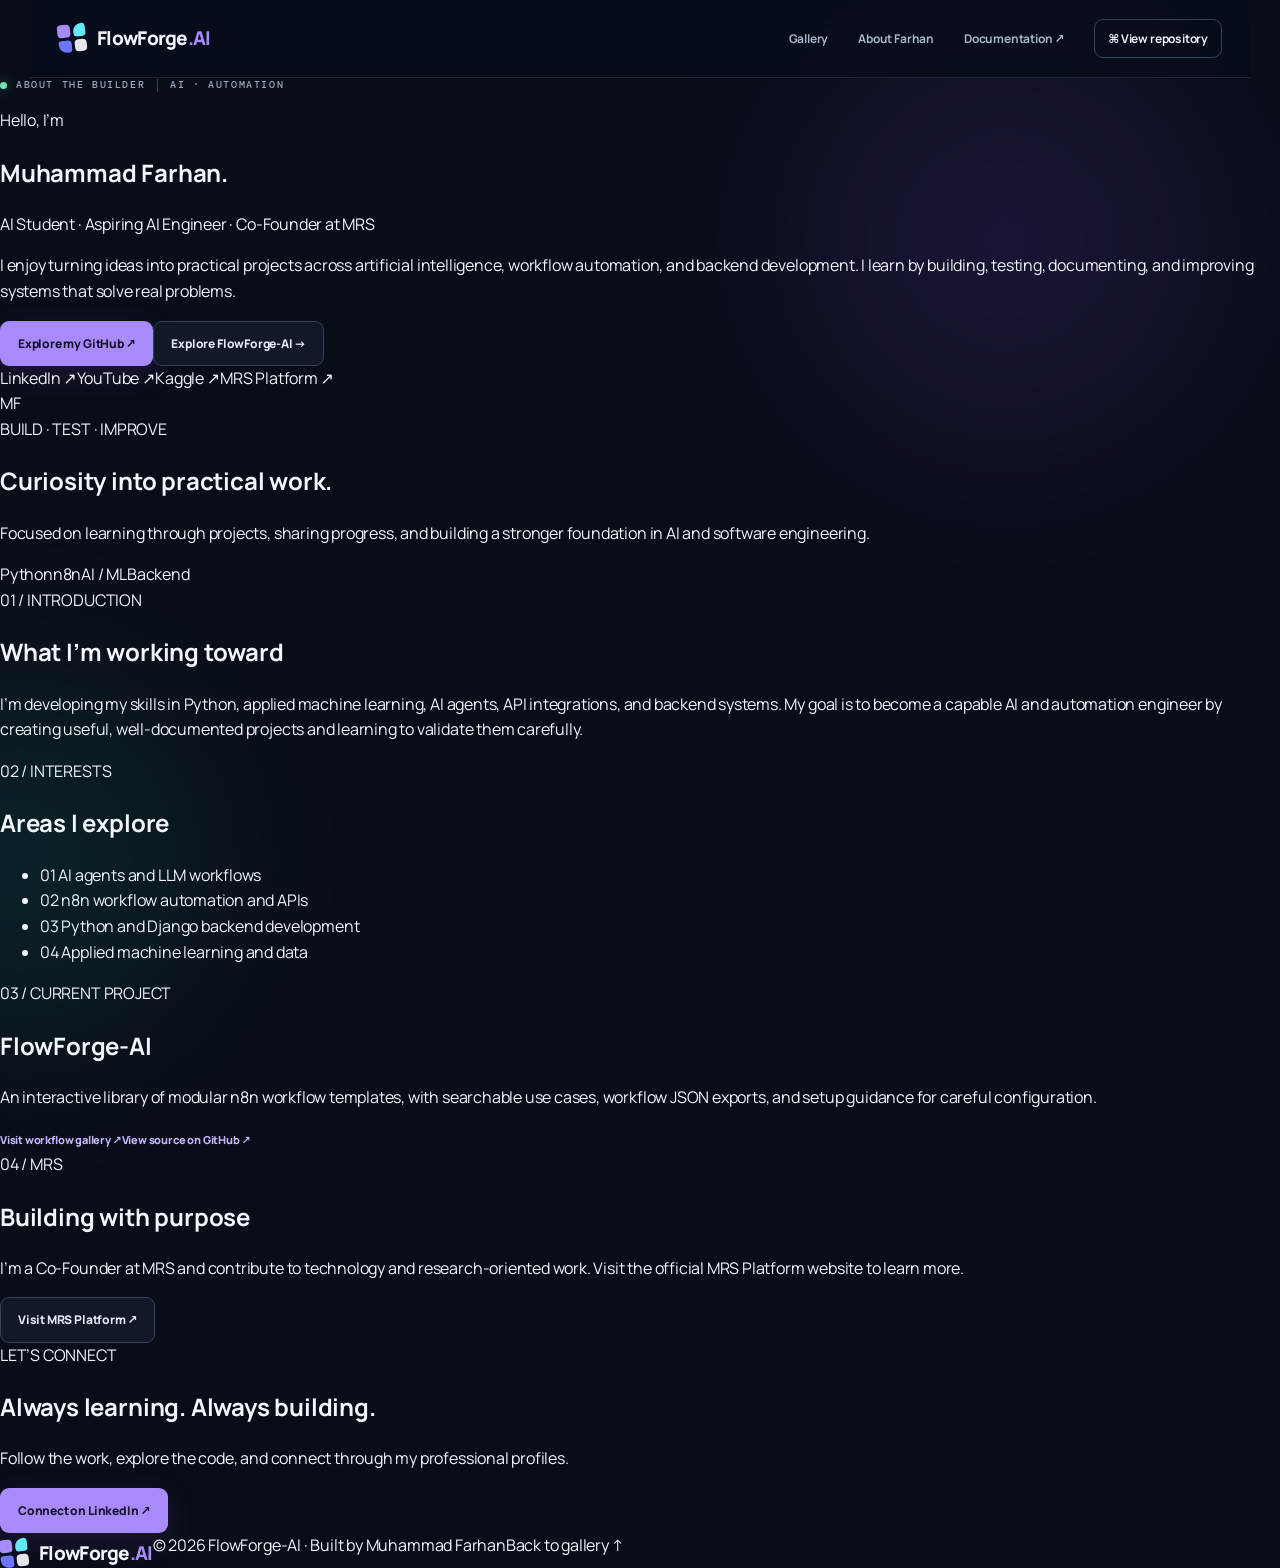
==== site/about.html @ 4069be6a "site: add professional About Farhan page" ====
<!doctype html>
<html lang="en">
<head>
<meta charset="utf-8"><meta name="viewport" content="width=device-width,initial-scale=1"><meta name="theme-color" content="#0b1020">
<meta name="description" content="Meet Muhammad Farhan — AI student, workflow automation builder, and Co-Founder at MRS. Explore projects, interests, and professional links.">
<meta property="og:type" content="profile"><meta property="og:title" content="About Muhammad Farhan — FlowForge-AI"><meta property="og:description" content="AI, automation, Python, backend development, and practical project building."><meta name="color-scheme" content="dark">
<link rel="icon" type="image/svg+xml" href="./favicon.svg"><link rel="preconnect" href="https://fonts.googleapis.com"><link rel="preconnect" href="https://fonts.gstatic.com" crossorigin>
<link href="https://fonts.googleapis.com/css2?family=DM+Mono:wght@400;500&family=Manrope:wght@400;500;600;700;800&display=swap" rel="stylesheet"><link rel="stylesheet" href="./styles.css?v=20261024b"><title>About Muhammad Farhan — FlowForge-AI</title>
</head>
<body id="top" class="about-page">
<a class="skip-link" href="#about-main">Skip to about page</a><div class="ambient ambient-one" aria-hidden="true"></div><div class="ambient ambient-two" aria-hidden="true"></div>
<header class="topbar"><a class="brand" href="./" aria-label="FlowForge-AI home"><span class="brand-mark" aria-hidden="true"><span></span><span></span><span></span><span></span></span><span>FlowForge<span class="brand-accent">.AI</span></span></a>
<nav class="top-links" aria-label="Main navigation"><a href="./#gallery">Gallery</a><a class="active-link" href="./about.html" aria-current="page">About Farhan</a><a href="https://github.com/Farhanillahiclass/FlowForge-AI/blob/main/README.md" target="_blank" rel="noreferrer">Documentation ↗</a><a class="github-link" href="https://github.com/Farhanillahiclass/FlowForge-AI" target="_blank" rel="noreferrer">⌘ View repository</a></nav></header>
<main id="about-main" class="about-main">
<section class="about-hero" aria-labelledby="about-title"><div class="about-hero-copy"><div class="eyebrow"><span class="status-dot"></span> ABOUT THE BUILDER <span class="eyebrow-divider"></span> AI · AUTOMATION</div><p class="about-kicker">Hello, I’m</p><h1 id="about-title">Muhammad <span>Farhan.</span></h1><p class="about-role">AI Student · Aspiring AI Engineer · Co-Founder at MRS</p><p class="about-lead">I enjoy turning ideas into practical projects across artificial intelligence, workflow automation, and backend development. I learn by building, testing, documenting, and improving systems that solve real problems.</p>
<div class="about-actions"><a class="button button-primary" href="https://github.com/Farhanillahiclass" target="_blank" rel="noreferrer">Explore my GitHub ↗</a><a class="button button-secondary" href="./#gallery">Explore FlowForge-AI →</a></div>
<div class="about-socials" aria-label="Professional and project links"><a href="https://www.linkedin.com/in/muhammadfarhanmrs/" target="_blank" rel="noreferrer">LinkedIn ↗</a><a href="https://www.youtube.com/@FarhanMRSDeveloper" target="_blank" rel="noreferrer">YouTube ↗</a><a href="https://www.kaggle.com/muhammadfarhanmrs" target="_blank" rel="noreferrer">Kaggle ↗</a><a href="https://mrsplatform.tech/" target="_blank" rel="noreferrer">MRS Platform ↗</a></div></div>
<aside class="about-monogram-card" aria-label="Profile overview"><div class="about-monogram">MF</div><span class="about-card-label">BUILD · TEST · IMPROVE</span><h2>Curiosity into practical work.</h2><p>Focused on learning through projects, sharing progress, and building a stronger foundation in AI and software engineering.</p><div class="about-tags"><span>Python</span><span>n8n</span><span>AI / ML</span><span>Backend</span></div></aside></section>
<section class="about-content-grid" aria-label="Profile details">
<article class="about-panel about-wide"><div class="about-section-label">01 / INTRODUCTION</div><h2>What I’m working toward</h2><p>I’m developing my skills in Python, applied machine learning, AI agents, API integrations, and backend systems. My goal is to become a capable AI and automation engineer by creating useful, well-documented projects and learning to validate them carefully.</p></article>
<article class="about-panel"><div class="about-section-label">02 / INTERESTS</div><h2>Areas I explore</h2><ul class="about-list"><li><span>01</span> AI agents and LLM workflows</li><li><span>02</span> n8n workflow automation and APIs</li><li><span>03</span> Python and Django backend development</li><li><span>04</span> Applied machine learning and data</li></ul></article>
<article class="about-panel"><div class="about-section-label">03 / CURRENT PROJECT</div><h2>FlowForge-AI</h2><p>An interactive library of modular n8n workflow templates, with searchable use cases, workflow JSON exports, and setup guidance for careful configuration.</p><a class="text-link" href="./#gallery">Visit workflow gallery ↗</a><a class="text-link" href="https://github.com/Farhanillahiclass/FlowForge-AI" target="_blank" rel="noreferrer">View source on GitHub ↗</a></article>
<article class="about-panel about-wide about-mrs-panel"><div class="about-section-label">04 / MRS</div><div><h2>Building with purpose</h2><p>I’m a Co-Founder at MRS and contribute to technology and research-oriented work. Visit the official MRS Platform website to learn more.</p><a class="button button-secondary" href="https://mrsplatform.tech/" target="_blank" rel="noreferrer">Visit MRS Platform ↗</a></div></article></section>
<section class="about-bottom-cta"><div><span class="about-section-label">LET’S CONNECT</span><h2>Always learning. Always building.</h2><p>Follow the work, explore the code, and connect through my professional profiles.</p></div><a class="button button-primary" href="https://www.linkedin.com/in/muhammadfarhanmrs/" target="_blank" rel="noreferrer">Connect on LinkedIn ↗</a></section>
</main><footer class="about-footer"><a class="brand" href="./"><span class="brand-mark" aria-hidden="true"><span></span><span></span><span></span><span></span></span><span>FlowForge<span class="brand-accent">.AI</span></span></a><span>© 2026 FlowForge-AI · Built by Muhammad Farhan</span><a href="./#top">Back to gallery ↑</a></footer>
</body></html>
---- site/styles.css ----
[hidden]{display:none!important}.skip-link{position:absolute;left:12px;top:-60px;z-index:20;padding:10px 14px;background:#c4b5fd;color:#17112b;border-radius:8px;font-weight:800;font-size:12px}.skip-link:focus{top:12px}a:focus-visible,button:focus-visible,input:focus-visible,select:focus-visible{outline:2px solid #c4b5fd;outline-offset:3px}:root{color-scheme:dark;--bg:#090d18;--panel:#101727;--panel-2:#131d30;--line:#243047;--text:#f3f6fc;--muted:#9ba8bd;--soft:#64748b;--purple:#a78bfa;--cyan:#67e8f9;--green:#8de3bc;--orange:#f8b86b;--radius:18px}*{box-sizing:border-box}html{scroll-behavior:smooth;scroll-padding-top:90px}body{margin:0;background:var(--bg);color:var(--text);font-family:Manrope,system-ui,-apple-system,BlinkMacSystemFont,"Segoe UI",sans-serif;line-height:1.6;overflow-x:hidden}a{color:inherit;text-decoration:none}button,input,select{font:inherit}.ambient{position:absolute;pointer-events:none;filter:blur(95px);opacity:.12;border-radius:50%;z-index:-1}.ambient-one{width:420px;height:420px;right:5%;top:30px;background:#7854ff}.ambient-two{width:360px;height:360px;left:-160px;top:680px;background:#14b8a6}.topbar{height:78px;max-width:1220px;margin:auto;padding:0 28px;display:flex;align-items:center;justify-content:space-between;border-bottom:1px solid rgba(148,163,184,.12)}.brand{display:inline-flex;align-items:center;gap:11px;font-size:19px;font-weight:800;letter-spacing:-.7px}.brand-accent{color:var(--purple)}.brand-mark{width:28px;height:28px;display:grid;grid-template-columns:repeat(2,1fr);gap:3px;transform:rotate(-7deg)}.brand-mark span{border-radius:4px;background:var(--purple)}.brand-mark span:nth-child(2){background:var(--cyan);border-radius:8px 3px 3px 3px}.brand-mark span:nth-child(3){background:#6b77ff;border-radius:3px 3px 3px 8px}.brand-mark span:nth-child(4){background:#e5e7eb}.top-links{display:flex;align-items:center;gap:30px;color:#aab5c8;font-size:12px;font-weight:700}.top-links a:hover,.text-link:hover,.footer a:hover{color:#fff}.top-links a span{color:var(--purple)}.github-link{display:flex;align-items:center;gap:9px;border:1px solid #344158;border-radius:9px;padding:9px 13px;color:#eef2fb!important}.github-link svg{width:16px;height:16px;fill:currentColor}.hero{max-width:1164px;margin:0 auto;padding:78px 24px 52px;min-height:470px;display:grid;grid-template-columns:1.05fr .95fr;gap:35px;align-items:center}.hero-copy{position:relative;z-index:1}.eyebrow{font:500 10px/1.4 "DM Mono",monospace;letter-spacing:1.6px;color:#9ca8be;display:flex;align-items:center;gap:9px}.status-dot,.pulse-ring{width:7px;height:7px;border-radius:50%;background:#70e4b3;box-shadow:0 0 13px #70e4b388}.eyebrow-divider{height:13px;width:1px;background:#364258;margin:0 3px}.hero h1{font-size:clamp(36px,4.5vw,58px);line-height:1.13;letter-spacing:-2.8px;margin:22px 0 17px;font-weight:800}.hero h1 span{color:var(--purple)}.hero-description{max-width:535px;color:#aab5c8;font-size:14px;line-height:1.9;margin:0}.hero-actions{display:flex;gap:12px;flex-wrap:wrap;margin-top:28px}.button{display:inline-flex;justify-content:center;align-items:center;gap:12px;padding:12px 17px;border-radius:9px;font-size:12px;font-weight:800;border:1px solid transparent;cursor:pointer;transition:transform .18s ease,border-color .18s ease,background .18s ease}.button:hover{transform:translateY(-2px)}.button-primary{background:var(--purple);color:#17112b;box-shadow:0 8px 30px #8b5cf626}.button-primary:hover{background:#c4b5fd}.button-secondary{border-color:#344158;color:#e2e8f4;background:#111827}.button-secondary:hover{border-color:#66748d;background:#172033}.hero-meta{margin-top:26px;display:flex;align-items:center;gap:9px;color:#7e8ba2;font-size:10px}.meta-icon{color:var(--cyan);font-size:17px}.hero-art{height:355px;position:relative;overflow:hidden;border:1px solid #263148;border-radius:22px;background:radial-gradient(ellipse at center,#19213b 0%,#0d1424 57%,#0b101d 100%);isolation:isolate}.art-grid{position:absolute;inset:0;background-image:linear-gradient(#7b8eb312 1px,transparent 1px),linear-gradient(90deg,#7b8eb312 1px,transparent 1px);background-size:31px 31px;mask-image:radial-gradient(ellipse at center,#000 5%,transparent 80%)}.orbit{position:absolute;border:1px solid #7180aa20;border-radius:50%;left:50%;top:50%;transform:translate(-50%,-50%) rotate(-23deg)}.orbit-a{width:290px;height:170px}.orbit-b{width:380px;height:240px;transform:translate(-50%,-50%) rotate(32deg)}.connectors{position:absolute;inset:0;width:100%;height:100%;stroke:#6b74b7;stroke-width:1.2;stroke-dasharray:4 6;opacity:.75}.connectors circle{fill:var(--cyan);stroke:none}.node{position:absolute;display:flex;align-items:center;gap:10px;border:1px solid #35425c;background:#111b2c;border-radius:12px;padding:12px 13px;box-shadow:0 15px 45px #0004;z-index:2}.node b{display:block;font-size:10px;letter-spacing:.1px}.node small{display:block;color:#8b9ab2;font:8px "DM Mono",monospace;margin-top:3px;letter-spacing:.7px}.node-main{left:50%;top:50%;transform:translate(-50%,-50%);width:154px;height:89px;flex-direction:column;justify-content:center;gap:5px;border-color:#6655a7;background:linear-gradient(145deg,#222142,#131b30);box-shadow:0 0 45px #8b5cf628}.node-main b{font-size:12px}.node-glyph{font-size:24px;color:var(--purple);line-height:1}.node-one{left:5%;top:17%}.node-two{right:4%;top:19%}.node-three{left:7%;bottom:12%}.mini-icon{width:25px;height:25px;border-radius:7px;display:grid;place-items:center;font-size:14px;font-weight:800}.mini-icon.purple{color:#d7ccff;background:#8b5cf626}.mini-icon.cyan{color:var(--cyan);background:#22d3ee19}.mini-icon.orange{color:var(--orange);background:#fb923c1c}.art-caption{position:absolute;right:16px;bottom:15px;display:flex;align-items:center;gap:8px;color:#7f8ba3;font:8px "DM Mono",monospace;letter-spacing:1px}.pulse-ring{width:5px;height:5px}.stats-row{max-width:1116px;margin:0 auto 20px;border-top:1px solid #263047;border-bottom:1px solid #263047;display:grid;grid-template-columns:repeat(4,1fr);padding:23px 0}.stat{padding:0 28px;border-right:1px solid #263047;display:flex;align-items:center;gap:12px}.stat:first-child{padding-left:12px}.stat:last-child{border:0}.stat strong{font-size:27px;letter-spacing:-1px}.stat span{font-size:10px;color:#9ba8bd;line-height:1.5}.stat-note{gap:10px}.stat-note small{color:#64748b;font-size:9px}.stat-note-icon{width:32px;height:32px;border:1px solid #33425b;border-radius:9px;display:grid;place-items:center;color:var(--cyan);font-size:16px}.gallery-section{max-width:1164px;margin:0 auto;padding:78px 24px 65px}.section-heading{display:flex;justify-content:space-between;gap:25px;align-items:flex-end}.section-heading h2{font-size:clamp(27px,3vw,38px);line-height:1.2;letter-spacing:-1.6px;margin:12px 0 8px}.heading-period{color:var(--purple)}.section-heading p{margin:0;color:#8f9cb1;font-size:12px}.text-link{font-size:11px;font-weight:800;color:#c3b6ff;white-space:nowrap;padding-bottom:4px}.toolbar{display:flex;gap:14px;margin-top:32px}.search-box{height:48px;display:flex;align-items:center;gap:12px;padding:0 14px;background:#101727;border:1px solid #2a354b;border-radius:10px;flex:1;min-width:0;transition:border-color .2s}.search-box:focus-within{border-color:#9c83ed;box-shadow:0 0 0 3px #a78bfa12}.search-box svg{width:17px;height:17px;stroke:#8593aa;stroke-width:1.8;fill:none;flex-shrink:0}.search-box input{background:transparent;border:0;outline:0;color:#f3f6fc;width:100%;font-size:12px;min-width:0}.search-box input::placeholder{color:#718098}.search-box kbd{font:10px "DM Mono",monospace;color:#7c8aa1;border:1px solid #344158;border-radius:4px;padding:2px 6px}.sort-control{display:flex;align-items:center;gap:9px;padding:0 12px;border:1px solid #2a354b;border-radius:10px;background:#101727;color:#8e9bb0;font-size:10px}.sort-control select{border:0;outline:0;background:transparent;color:#e4e9f3;font-size:11px;cursor:pointer;padding:13px 0}.sort-control option{background:#101727}.filters{display:flex;gap:8px;flex-wrap:wrap;margin-top:16px}.filter-chip{display:flex;align-items:center;gap:8px;border:1px solid #2b354b;border-radius:7px;background:transparent;color:#98a5ba;padding:8px 12px;font-size:10px;font-weight:700;cursor:pointer;transition:all .18s}.filter-chip:hover{border-color:#6e5aa5;color:#e5deff}.filter-chip.is-active{background:#8b5cf61b;border-color:#8b5cf67a;color:#e3d9ff}.filter-chip span{border-radius:4px;padding:1px 5px;background:#ffffff0d;font:9px "DM Mono",monospace;color:#a6b1c4}.results-line{display:flex;justify-content:space-between;align-items:center;color:#8290a7;font-size:10px;margin:23px 0 13px}.clear-button{border:0;background:transparent;color:#c4b5fd;font-size:10px;cursor:pointer}.workflow-grid{display:grid;grid-template-columns:repeat(3,minmax(0,1fr));gap:13px}.workflow-card{min-width:0;position:relative;padding:18px 17px 15px;border:1px solid #263249;border-radius:13px;background:linear-gradient(145deg,#111a2b,#0e1523);display:flex;flex-direction:column;min-height:228px;transition:transform .18s ease,border-color .18s ease,background .18s ease;animation:card-in .35s both}.workflow-card:hover{transform:translateY(-3px);border-color:#55517d;background:linear-gradient(145deg,#151e32,#101827)}.card-top{display:flex;align-items:center;justify-content:space-between;gap:8px;margin-bottom:16px}.workflow-number{font:10px "DM Mono",monospace;color:#8492a9;letter-spacing:.5px}.category-label{font-size:8px;color:#c5b8ff;background:#a78bfa13;border:1px solid #a78bfa2b;border-radius:5px;padding:4px 7px;white-space:nowrap}.workflow-card[data-family="Productivity & Support"] .category-label{color:#92e9ef;background:#67e8f910;border-color:#67e8f927}.workflow-card[data-family="Content & Marketing"] .category-label{color:#f6c88f;background:#f8b86b10;border-color:#f8b86b27}.workflow-card[data-family="Operations & Reliability"] .category-label{color:#94e5bb;background:#8de3bc10;border-color:#8de3bc27}.card-icon{width:35px;height:35px;border-radius:9px;background:#a78bfa12;border:1px solid #a78bfa27;display:grid;place-items:center;color:#c5b8ff;font-size:17px;margin-bottom:13px}.workflow-card[data-family="Productivity & Support"] .card-icon{color:#8ce9ef;background:#67e8f910;border-color:#67e8f927}.workflow-card[data-family="Content & Marketing"] .card-icon{color:#f8bf7c;background:#f8b86b10;border-color:#f8b86b27}.workflow-card[data-family="Operations & Reliability"] .card-icon{color:#8de3bc;background:#8de3bc10;border-color:#8de3bc27}.workflow-card h3{font-size:13px;line-height:1.45;letter-spacing:-.25px;margin:0 0 7px;font-weight:800}.workflow-card p{font-size:10px;color:#8f9cb1;line-height:1.75;margin:0 0 18px;flex:1}.card-footer{display:flex;align-items:center;gap:8px;padding-top:12px;border-top:1px solid #273249}.card-action{display:inline-flex;align-items:center;gap:6px;font-size:9px;font-weight:800;color:#d6ccff}.card-action:hover{color:#fff}.card-action svg{width:12px;height:12px;stroke:currentColor;stroke-width:1.8;fill:none}.action-divider{height:13px;width:1px;background:#334057}.card-action.secondary{color:#8e9bb0}.empty-state{text-align:center;padding:60px 20px;border:1px dashed #344158;border-radius:14px}.empty-icon{font-size:40px;color:var(--purple)}.empty-state h3{margin:7px 0;font-size:18px}.empty-state p{color:var(--muted);font-size:12px}.load-more-note{display:flex;align-items:center;justify-content:center;gap:15px;color:#67758d;font:9px "DM Mono",monospace;letter-spacing:1px;margin-top:32px}.note-line{height:1px;width:42px;background:#29354a}.safety-callout{max-width:1116px;margin:0 auto 70px;padding:20px 22px;border:1px solid #55482e;border-radius:12px;background:linear-gradient(110deg,#f8b86b0c,#121927 65%);display:flex;align-items:center;gap:15px}.callout-icon{flex-shrink:0;width:30px;height:30px;border-radius:9px;display:grid;place-items:center;background:#f8b86b19;color:var(--orange);font-weight:800}.safety-callout strong{font-size:11px}.safety-callout p{font-size:10px;line-height:1.7;color:#9da9bc;margin:4px 0 0}.safety-callout>a{margin-left:auto;white-space:nowrap;font-size:10px;font-weight:800;color:#f4c98f}.footer{max-width:1164px;margin:0 auto;padding:24px;border-top:1px solid #263047;display:flex;align-items:center;justify-content:space-between;gap:18px;color:#77859c}.footer-brand{font-size:14px;color:#e8edf7}.footer-brand .brand-mark{width:21px;height:21px}.footer p{font-size:10px;margin:0}.footer p a{color:#c4b5fd}.footer-top{font-size:10px;color:#b9c3d3;white-space:nowrap}@keyframes card-in{from{opacity:0;transform:translateY(7px)}to{opacity:1;transform:translateY(0)}}@media(min-width:1400px){.hero{padding-top:95px;padding-bottom:70px}}@media(max-width:980px){.hero{grid-template-columns:1fr .8fr;gap:20px;padding-top:60px}.hero-art{height:310px}.node-one{left:2%;top:14%}.node-two{right:1%;top:18%}.node-three{left:3%;bottom:9%}.node{padding:9px}.stats-row{margin-left:24px;margin-right:24px}.stat{padding:0 15px}.workflow-grid{grid-template-columns:repeat(2,minmax(0,1fr))}.safety-callout{margin-left:24px;margin-right:24px}}@media(max-width:700px){.topbar{height:68px;padding:0 18px}.top-links{gap:14px}.top-links>a:not(.github-link){display:none}.github-link{font-size:0;padding:9px}.github-link svg{width:17px;height:17px}.hero{grid-template-columns:1fr;padding:52px 20px 35px;gap:32px}.hero h1{font-size:clamp(39px,10vw,53px);letter-spacing:-2px}.hero-description{font-size:13px}.hero-art{height:300px}.stats-row{margin:0 20px;grid-template-columns:repeat(2,1fr);padding:15px 0;row-gap:18px}.stat{padding:0 10px;border-right:0}.stat:nth-child(odd){border-right:1px solid #263047}.stat:first-child{padding-left:10px}.stat strong{font-size:24px}.gallery-section{padding:60px 20px 48px}.section-heading{align-items:flex-start;flex-direction:column;gap:14px}.section-heading h2{font-size:31px}.toolbar{flex-direction:column}.sort-control{height:45px;justify-content:space-between}.sort-control select{flex:1;text-align:right}.filters{gap:7px}.filter-chip{padding:8px 10px}.workflow-grid{grid-template-columns:1fr}.workflow-card{min-height:205px;padding:17px}.workflow-card h3{font-size:14px}.workflow-card p{font-size:11px}.safety-callout{margin:0 20px 45px;align-items:flex-start;flex-wrap:wrap;padding:17px}.safety-callout>div:nth-child(2){flex:1;min-width:200px}.safety-callout>a{margin-left:45px}.footer{padding:22px 20px;flex-wrap:wrap}.footer p{order:3;width:100%;line-height:1.8}.footer-top{margin-left:auto}}@media(max-width:380px){.hero-actions{flex-direction:column;align-items:stretch}.hero-art{height:270px}.node{gap:6px;padding:7px}.node b{font-size:9px}.node small{font-size:7px}.node-main{width:135px}.stat{gap:7px}.stat span{font-size:9px}}@media(prefers-reduced-motion:reduce){*,*::before,*::after{scroll-behavior:auto!important;animation-duration:.01ms!important;animation-iteration-count:1!important;transition-duration:.01ms!important}}

/* Product-grade finishing pass */
:root{--page-width:1240px;--surface-raised:rgba(17,25,45,.78);--line-strong:rgba(148,163,184,.2);--text-muted:#9aa9c2}
html{scroll-padding-top:88px}
body{font-feature-settings:"ss01" on,"cv11" on;letter-spacing:-.012em}
.topbar{position:sticky;top:0;z-index:30;backdrop-filter:blur(18px);-webkit-backdrop-filter:blur(18px);background:rgba(8,13,27,.82);border-bottom:1px solid rgba(148,163,184,.14);padding-inline:max(24px,calc((100vw - var(--page-width))/2)}
main{max-width:var(--page-width);margin-inline:auto}
.hero{padding-top:clamp(64px,8vw,108px);padding-bottom:clamp(48px,7vw,88px);gap:clamp(32px,6vw,76px)}
.hero h1{letter-spacing:-.065em;text-wrap:balance}
.hero-description,.section-heading p{max-width:62ch;line-height:1.85;color:var(--text-muted)}
.hero-art{border:1px solid rgba(148,163,184,.16);border-radius:28px;background:linear-gradient(145deg,rgba(20,30,55,.72),rgba(10,16,31,.25));box-shadow:0 28px 90px rgba(0,0,0,.2),inset 0 1px rgba(255,255,255,.04);overflow:hidden}
.button{min-height:46px;border-radius:12px;transition:transform .2s ease,border-color .2s ease,background .2s ease,box-shadow .2s ease}
.button:hover{transform:translateY(-2px)}
.button-primary{box-shadow:0 8px 28px rgba(139,92,246,.18)}
.stats-row{border-block:1px solid rgba(148,163,184,.15);background:linear-gradient(90deg,rgba(16,24,43,.72),rgba(16,24,43,.25),rgba(16,24,43,.72));border-radius:20px;padding:24px clamp(16px,3vw,32px);gap:22px}
.stat strong{font-variant-numeric:tabular-nums;letter-spacing:-.05em}
.gallery-section{padding-top:clamp(64px,8vw,100px)}
.section-heading{margin-bottom:30px}
.section-heading h2{letter-spacing:-.055em;text-wrap:balance}
.search-box,.sort-control{min-height:54px;border-radius:14px;border-color:var(--line-strong);background:rgba(14,21,39,.78);transition:border-color .18s ease,box-shadow .18s ease}
.search-box:focus-within,.sort-control:focus-within{border-color:rgba(167,139,250,.72);box-shadow:0 0 0 4px rgba(139,92,246,.1)}
.filter-chip{border-radius:999px;transition:background .18s ease,border-color .18s ease,transform .18s ease}
.filter-chip:hover{transform:translateY(-1px);border-color:rgba(167,139,250,.48)}
.workflow-grid{gap:18px}
.workflow-card{position:relative;isolation:isolate;border:1px solid rgba(148,163,184,.17);border-radius:20px;background:linear-gradient(155deg,rgba(19,29,51,.96),rgba(11,17,32,.98));box-shadow:0 8px 24px rgba(0,0,0,.08);transition:transform .22s ease,border-color .22s ease,box-shadow .22s ease}
.workflow-card::before{content:"";position:absolute;inset:0 0 auto;height:2px;background:linear-gradient(90deg,#a78bfa,#67e8f9);opacity:0;transition:opacity .22s ease;z-index:-1}
.workflow-card:hover{transform:translateY(-4px);border-color:rgba(167,139,250,.42);box-shadow:0 18px 42px rgba(0,0,0,.22)}
.workflow-card:hover::before{opacity:1}
.workflow-card h3{letter-spacing:-.025em;line-height:1.45}
.workflow-card p{line-height:1.8;color:#a9b6cb}
.workflow-card a{min-height:38px;border-radius:10px}
.results-line{padding-block:18px 14px;color:var(--text-muted);font-size:12px}
.empty-state{border:1px dashed rgba(148,163,184,.25);border-radius:20px;background:rgba(14,21,39,.55);padding:48px 20px}
.safety-callout{border:1px solid rgba(251,191,36,.18);border-radius:18px;background:linear-gradient(110deg,rgba(120,83,20,.12),rgba(15,23,42,.7));}
.footer{border-top:1px solid rgba(148,163,184,.15);max-width:var(--page-width);margin-inline:auto}
a{ text-underline-offset:4px }
a:focus-visible,button:focus-visible,input:focus-visible,select:focus-visible{outline:2px solid #c4b5fd;outline-offset:4px}
@media(max-width:760px){.topbar{padding-inline:18px}.hero{padding-inline:20px;padding-top:52px}.hero-art{border-radius:20px}.stats-row{margin-inline:20px;grid-template-columns:repeat(2,minmax(0,1fr));border-radius:16px}.gallery-section{padding-top:58px}.workflow-grid{gap:13px}.workflow-card{border-radius:17px}.footer{margin-inline:20px}}
@media(hover:none){.workflow-card:hover{transform:none}}

/* Usability: copy workflow links and show clear confirmation */
.card-utility{display:flex;align-items:center;justify-content:space-between;gap:12px;margin-top:13px;padding-top:12px;border-top:1px solid rgba(148,163,184,.12)}
.copy-json-link{display:inline-flex;align-items:center;gap:8px;padding:7px 10px;border:1px solid rgba(148,163,184,.2);border-radius:9px;background:rgba(148,163,184,.06);color:#cbd5e1;font-size:11px;font-weight:700;cursor:pointer;transition:background .18s ease,border-color .18s ease,color .18s ease}
.copy-json-link:hover,.copy-json-link:focus-visible{background:rgba(167,139,250,.12);border-color:rgba(167,139,250,.5);color:#f5f3ff}
.copy-json-link.is-copied{border-color:rgba(110,231,183,.35);color:#a7f3d0}
.card-safety{display:inline-flex;align-items:center;gap:6px;color:#8493aa;font-size:10px;text-align:right}
.card-safety span{color:#fbbf24;font-size:8px}
.gallery-toast{position:fixed;left:50%;bottom:24px;z-index:80;transform:translate(-50%,14px);opacity:0;pointer-events:none;padding:12px 18px;border:1px solid rgba(110,231,183,.25);border-radius:12px;background:rgba(10,20,32,.96);box-shadow:0 12px 40px rgba(0,0,0,.3);color:#d1fae5;font-size:13px;font-weight:700;transition:opacity .2s ease,transform .2s ease}
.gallery-toast.is-visible{opacity:1;transform:translate(-50%,0)}
@media(max-width:480px){.card-utility{align-items:flex-start;flex-direction:column}.card-safety{text-align:left}}


/* Gallery card action polish: consistent controls and no text collisions */
.workflow-card{min-height:0;}
.workflow-card .card-footer{display:flex;align-items:center;flex-wrap:wrap;gap:10px;margin-top:auto;padding-top:14px;}
.workflow-card .card-action{min-height:32px;padding:5px 8px;border:1px solid rgba(148,163,184,.14);border-radius:8px;white-space:nowrap;}
.workflow-card .card-action:hover{background:rgba(167,139,250,.09);border-color:rgba(167,139,250,.38);}
.workflow-card .card-action.secondary{color:#a9b6cb;}
.workflow-card .card-utility{display:flex;align-items:center;justify-content:space-between;flex-wrap:wrap;gap:10px;margin-top:10px;padding-top:11px;border-top:1px solid rgba(148,163,184,.1);}
.workflow-card .copy-json-link{appearance:none;-webkit-appearance:none;flex:0 0 auto;min-height:34px;padding:7px 11px;border:1px solid rgba(167,139,250,.28);border-radius:9px;background:rgba(139,92,246,.1);color:#e2d9ff;font:700 10px/1.2 Manrope,system-ui,sans-serif;white-space:nowrap;}
.workflow-card .copy-json-link:hover,.workflow-card .copy-json-link:focus-visible{background:rgba(139,92,246,.2);border-color:rgba(167,139,250,.62);color:#fff;}
.workflow-card .card-safety{display:inline-flex;align-items:center;gap:6px;flex:1 1 130px;min-width:0;color:#a4b1c5;font-size:10px;line-height:1.5;text-align:left;}
.workflow-card .card-safety span{flex:0 0 auto;}
@media(max-width:480px){.workflow-card .card-utility{align-items:flex-start;flex-direction:row}.workflow-card .card-safety{flex-basis:120px}}


/* FIX 2026-10-22: keep card utility actions readable at every width */
.workflow-grid .workflow-card .card-utility{display:grid!important;grid-template-columns:max-content minmax(0,1fr)!important;align-items:center!important;justify-content:initial!important;gap:10px!important;margin-top:12px!important;padding-top:12px!important;border-top:1px solid rgba(148,163,184,.14)!important}
.workflow-grid .workflow-card .copy-json-link{display:inline-flex!important;align-items:center!important;justify-content:center!important;gap:7px!important;min-height:34px!important;padding:7px 11px!important;border:1px solid rgba(167,139,250,.42)!important;border-radius:9px!important;background:#211b3b!important;color:#e7ddff!important;font:700 10px/1.3 Manrope,system-ui,sans-serif!important;white-space:nowrap!important;cursor:pointer!important;box-shadow:none!important}
.workflow-grid .workflow-card .copy-json-link:hover,.workflow-grid .workflow-card .copy-json-link:focus-visible{background:#302452!important;border-color:#a78bfa!important;color:#fff!important}
.workflow-grid .workflow-card .card-safety{display:flex!important;align-items:flex-start!important;justify-content:flex-start!important;gap:6px!important;min-width:0!important;color:#a9b6cb!important;font-size:10px!important;line-height:1.55!important;text-align:left!important;overflow-wrap:anywhere!important}
.workflow-grid .workflow-card .card-safety span{flex:0 0 auto!important;color:#fbbf24!important;font-size:8px!important;padding-top:3px!important}
@media(max-width:480px){.workflow-grid .workflow-card .card-utility{grid-template-columns:1fr!important;align-items:start!important}.workflow-grid .workflow-card .card-safety{max-width:100%!important}}

/* Maintainer introduction section */
.maintainer-section{max-width:1120px;margin:34px auto 54px;padding:0 24px}
.maintainer-card{display:grid;grid-template-columns:78px minmax(0,1fr);gap:24px;align-items:start;padding:30px;border:1px solid rgba(148,163,184,.2);border-radius:22px;background:linear-gradient(135deg,rgba(19,29,48,.96),rgba(13,19,34,.96));box-shadow:0 18px 48px rgba(0,0,0,.14)}
.maintainer-mark{display:grid;place-items:center;width:78px;height:78px;border:1px solid rgba(167,139,250,.4);border-radius:22px;background:linear-gradient(145deg,rgba(139,92,246,.24),rgba(34,211,238,.13));color:#e7ddff;font:800 22px/1 Manrope,system-ui,sans-serif;letter-spacing:-1px}
.maintainer-copy{min-width:0}
.maintainer-copy h2{margin:9px 0 8px;color:#f1f5fb;font-size:clamp(23px,3vw,32px);line-height:1.2;letter-spacing:-1px}
.maintainer-role{margin:0 0 14px;color:#b7a3ff;font-size:13px;font-weight:700}
.maintainer-description{max-width:800px;margin:0;color:#a9b6cb;font-size:13px;line-height:1.9}
.maintainer-links{display:flex;flex-wrap:wrap;gap:9px;margin-top:20px}
.maintainer-links a{display:inline-flex;align-items:center;min-height:35px;padding:8px 12px;border:1px solid rgba(148,163,184,.2);border-radius:10px;color:#dbe5f5;text-decoration:none;font-size:11px;font-weight:700;transition:background .18s ease,border-color .18s ease}
.maintainer-links a:hover{background:rgba(139,92,246,.14);border-color:rgba(167,139,250,.55);color:#fff}
@media(max-width:600px){.maintainer-section{padding:0 16px;margin:24px auto 38px}.maintainer-card{grid-template-columns:1fr;gap:16px;padding:21px;border-radius:17px}.maintainer-mark{width:58px;height:58px;border-radius:16px;font-size:18px}.maintainer-copy h2{font-size:24px}.maintainer-description{font-size:12px}}


/* Maintainer section visual refinement — explicit overrides */
main > #about-farhan.maintainer-section{display:block!important;width:min(1120px,calc(100% - 48px))!important;max-width:1120px!important;margin:42px auto 54px!important;padding:0!important;position:relative!important}
main > #about-farhan .maintainer-card{display:grid!important;grid-template-columns:76px minmax(0,1fr)!important;gap:24px!important;align-items:start!important;width:100%!important;padding:clamp(22px,3.2vw,36px)!important;border:1px solid #2a3650!important;border-radius:22px!important;background:radial-gradient(ellipse at 0% 0%,rgba(139,92,246,.12),transparent 55%),linear-gradient(135deg,#121b2d 0%,#0d1423 100%)!important;box-shadow:0 22px 60px rgba(0,0,0,.24),inset 0 1px 0 rgba(255,255,255,.025)!important}
main > #about-farhan .maintainer-mark{display:grid!important;place-items:center!important;width:76px!important;height:76px!important;margin:0!important;border:1px solid rgba(167,139,250,.48)!important;border-radius:20px!important;background:linear-gradient(145deg,#30245a,#172c42)!important;color:#eee8ff!important;font-size:23px!important;font-weight:800!important;letter-spacing:-1px!important}
main > #about-farhan .eyebrow{color:#9d8bff!important;font-size:10px!important;letter-spacing:2px!important;font-weight:800!important}
main > #about-farhan .maintainer-copy h2{margin:8px 0 9px!important;color:#f4f6fc!important;font-size:clamp(25px,3vw,34px)!important;line-height:1.2!important;letter-spacing:-1.1px!important}
main > #about-farhan .maintainer-role{margin:0 0 16px!important;color:#b8a5ff!important;font-size:13px!important;line-height:1.6!important;font-weight:700!important}
main > #about-farhan .maintainer-description{max-width:780px!important;margin:0!important;color:#b1bdd0!important;font-size:13px!important;line-height:1.9!important}
main > #about-farhan .maintainer-links{display:flex!important;flex-wrap:wrap!important;gap:9px!important;margin-top:22px!important}
main > #about-farhan .maintainer-links a{display:inline-flex!important;align-items:center!important;justify-content:center!important;min-height:36px!important;padding:8px 13px!important;border:1px solid #303c55!important;border-radius:10px!important;background:rgba(18,27,45,.82)!important;color:#e2e8f4!important;font-size:11px!important;font-weight:700!important;text-decoration:none!important}
main > #about-farhan .maintainer-links a:hover{border-color:#9b83fa!important;background:#241d40!important;color:#fff!important}
@media(max-width:640px){main > #about-farhan.maintainer-section{width:calc(100% - 32px)!important;margin:28px auto 38px!important}main > #about-farhan .maintainer-card{grid-template-columns:1fr!important;gap:16px!important;padding:21px!important;border-radius:17px!important}main > #about-farhan .maintainer-mark{width:58px!important;height:58px!important;border-radius:15px!important;font-size:18px!important}}

/* Final responsive polish for the maintainer intro, whose base card styles are inline. */
@media (max-width: 640px) {
  #about-farhan { width: calc(100% - 32px) !important; margin: 28px auto 38px !important; }
  #about-farhan > div { grid-template-columns: minmax(0, 1fr) !important; gap: 16px !important; padding: 21px !important; border-radius: 17px !important; }
  #about-farhan > div > div:first-child { width: 58px !important; height: 58px !important; border-radius: 15px !important; font-size: 18px !important; }
  #about-farhan h2 { font-size: 25px !important; overflow-wrap: anywhere; }
  #about-farhan p { overflow-wrap: anywhere; }
  #about-farhan a { min-height: 40px !important; }
}
@media (prefers-reduced-motion: reduce) {
  #about-farhan *, #about-farhan *::before, #about-farhan *::after { scroll-behavior: auto !important; transition-duration: 0.01ms !important; animation-duration: 0.01ms !important; animation-iteration-count: 1 !important; }
}
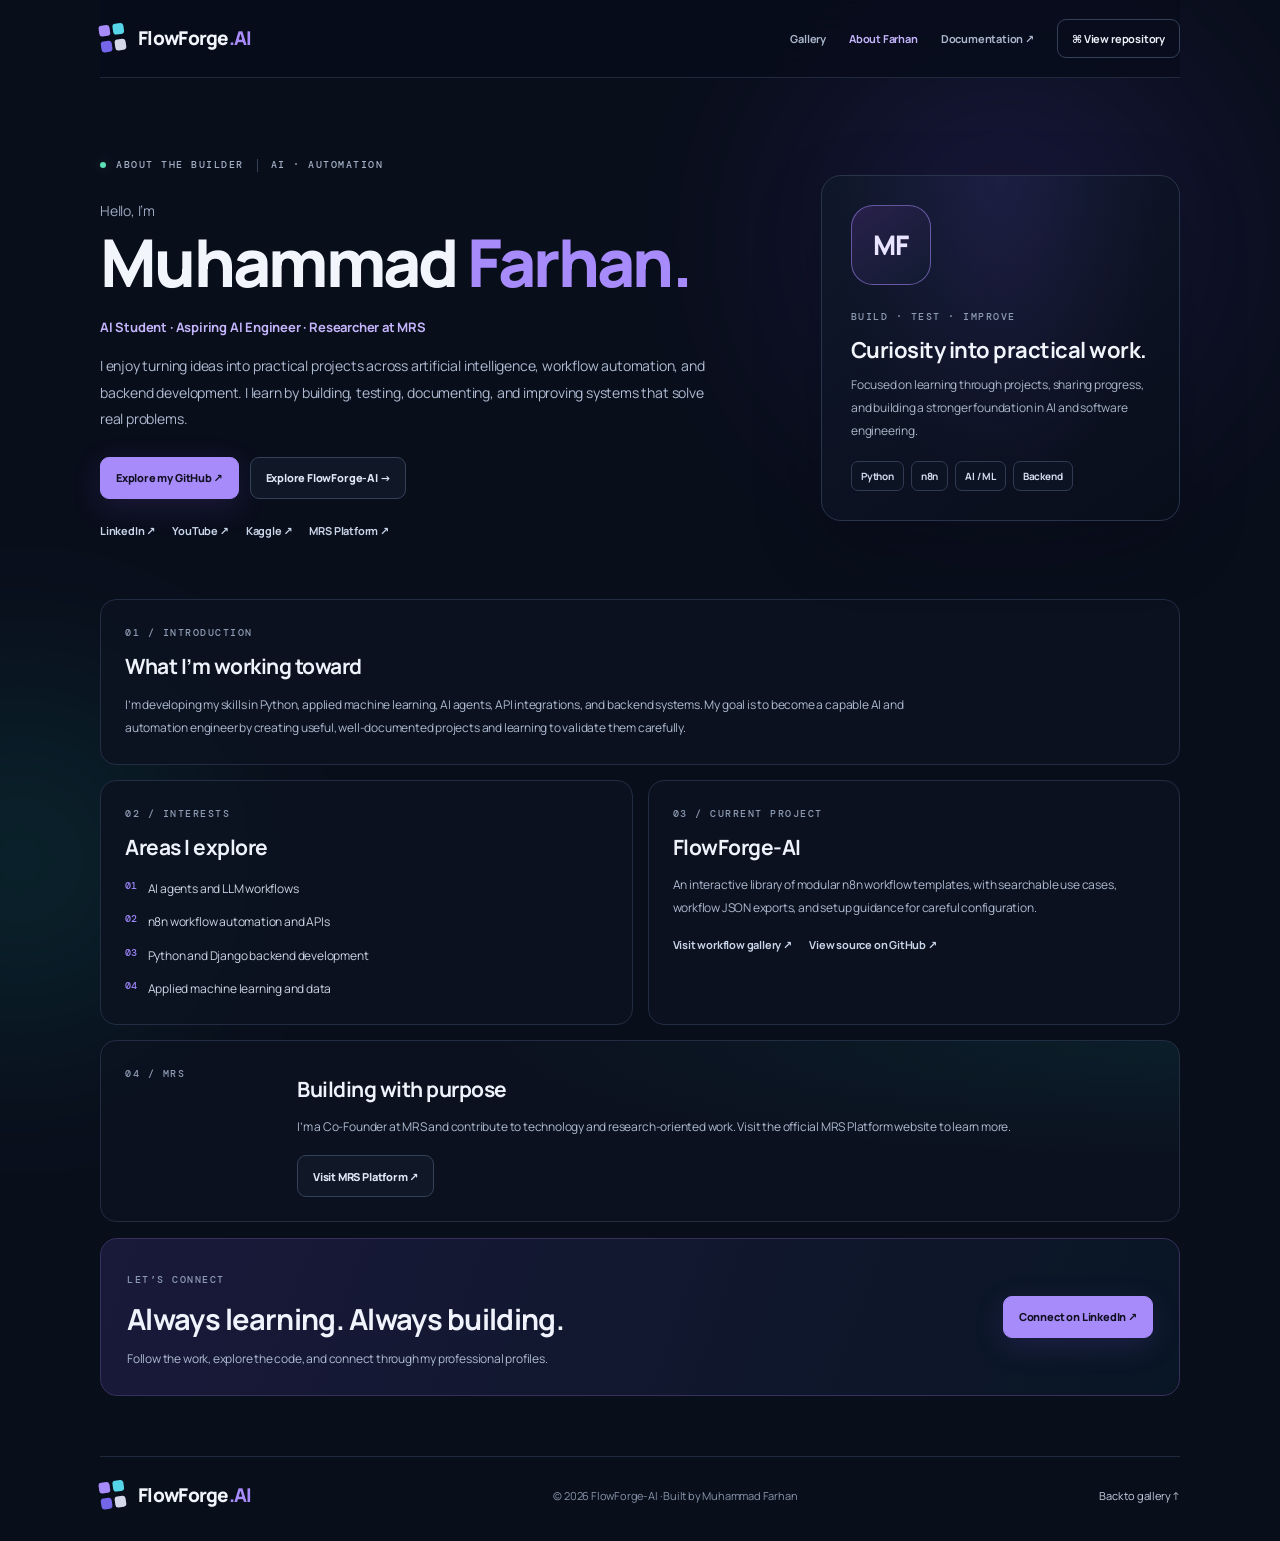
==== commit be33c079: "fix: restore About page layout and correct MRS researcher title" ====
--- a/site/about.html
+++ b/site/about.html
@@ -5,14 +5,44 @@
 <meta name="description" content="Meet Muhammad Farhan — AI student, workflow automation builder, and Co-Founder at MRS. Explore projects, interests, and professional links.">
 <meta property="og:type" content="profile"><meta property="og:title" content="About Muhammad Farhan — FlowForge-AI"><meta property="og:description" content="AI, automation, Python, backend development, and practical project building."><meta name="color-scheme" content="dark">
 <link rel="icon" type="image/svg+xml" href="./favicon.svg"><link rel="preconnect" href="https://fonts.googleapis.com"><link rel="preconnect" href="https://fonts.gstatic.com" crossorigin>
-<link href="https://fonts.googleapis.com/css2?family=DM+Mono:wght@400;500&family=Manrope:wght@400;500;600;700;800&display=swap" rel="stylesheet"><link rel="stylesheet" href="./styles.css?v=20261024b"><title>About Muhammad Farhan — FlowForge-AI</title>
+<link href="https://fonts.googleapis.com/css2?family=DM+Mono:wght@400;500&family=Manrope:wght@400;500;600;700;800&display=swap" rel="stylesheet"><link rel="stylesheet" href="./styles.css?v=20261025b"><title>About Muhammad Farhan — FlowForge-AI</title>
+
+<style>
+/* Critical About page layout: self-contained so stale external CSS cannot flatten the layout */
+.about-page{margin:0;min-height:100vh;background:#090e1b;color:#edf2fc;font-family:Manrope,system-ui,sans-serif;line-height:1.6}
+.about-page *{box-sizing:border-box}.about-page a{transition:color .18s ease,border-color .18s ease,background .18s ease}
+.about-page .topbar{position:relative;z-index:2;display:flex;align-items:center;justify-content:space-between;gap:24px;width:min(1080px,calc(100% - 48px));margin:0 auto;padding:22px 0;border-bottom:1px solid #202a3d}
+.about-page .brand{display:inline-flex;align-items:center;gap:10px;color:#f1f5fb;font-weight:800;text-decoration:none;white-space:nowrap}.about-page .brand-accent{color:#a78bfa}
+.about-page .brand-mark{display:grid;grid-template-columns:repeat(2,11px);gap:3px;transform:rotate(-8deg)}.about-page .brand-mark span{width:11px;height:11px;border-radius:3px;background:#a78bfa}.about-page .brand-mark span:nth-child(2){background:#55d5e7}.about-page .brand-mark span:nth-child(3){background:#7466e8}.about-page .brand-mark span:nth-child(4){background:#d5d8e8}
+.about-page .top-links{display:flex;align-items:center;justify-content:flex-end;flex-wrap:wrap;gap:23px}.about-page .top-links a{color:#aab7cc;font-size:11px;font-weight:700;text-decoration:none}.about-page .top-links a:hover,.about-page .top-links .active-link{color:#c4b5fd}.about-page .top-links .github-link{padding:10px 14px;border:1px solid #344158;border-radius:9px;color:#eef2fb}
+.about-page .about-main{position:relative;z-index:1;width:min(1080px,calc(100% - 48px));margin:0 auto;padding:62px 0 60px}
+.about-page .about-hero{display:grid;grid-template-columns:minmax(0,1.3fr) minmax(270px,.7fr);align-items:center;gap:54px;padding:16px 0 60px}
+.about-page .eyebrow{display:flex;align-items:center;gap:10px;color:#a4b0c5;font:500 10px/1.8 'DM Mono',monospace;letter-spacing:1.5px}.about-page .status-dot{width:6px;height:6px;border-radius:50%;background:#5ce0b5;box-shadow:0 0 14px #5ce0b555}
+.about-page .about-kicker{margin:26px 0 5px;color:#9aa8bd;font-size:14px}.about-page .about-hero h1{margin:0;color:#f3f5fc;font-size:clamp(42px,5.7vw,66px);line-height:1.08;letter-spacing:-2.7px;font-weight:800}.about-page .about-hero h1 span{color:#a78bfa}
+.about-page .about-role{margin:17px 0 14px;color:#c4b5fd;font-weight:700;font-size:13px;line-height:1.8}.about-page .about-lead{max-width:620px;margin:0;color:#aebbd0;font-size:14px;line-height:1.9}
+.about-page .about-actions{display:flex;flex-wrap:wrap;gap:11px;margin-top:24px}.about-page .button{display:inline-flex;align-items:center;justify-content:center;gap:8px;min-height:42px;padding:11px 15px;border:1px solid #344158;border-radius:9px;font-size:11px;font-weight:800;text-decoration:none}.about-page .button-primary{border-color:#a78bfa;background:#a78bfa;color:#111022}.about-page .button-secondary{background:#101828;color:#e0e7f4}.about-page .button:hover{filter:brightness(1.08)}
+.about-page .about-socials{display:flex;flex-wrap:wrap;gap:17px;margin-top:23px}.about-page .about-socials a,.about-page .text-link{color:#c9d5e8;font-size:11px;font-weight:700;text-decoration:none}.about-page .about-socials a:hover,.about-page .text-link:hover{color:#b9a3ff}
+.about-page .about-monogram-card{position:relative;overflow:hidden;padding:29px;border:1px solid #28344b;border-radius:20px;background:radial-gradient(ellipse at 50% 0%,#7c5cf622,transparent 65%),linear-gradient(145deg,#0f172a,#090e1b);box-shadow:0 24px 70px #0003}
+.about-page .about-monogram{display:grid;place-items:center;width:80px;height:80px;border:1px solid #a78bfa88;border-radius:22px;background:linear-gradient(145deg,#29204b,#111b31);color:#e9e4ff;font-size:27px;font-weight:800}
+.about-page .about-card-label,.about-page .about-section-label{color:#8d9bb3;font:500 10px/1.8 'DM Mono',monospace;letter-spacing:1.5px}.about-page .about-card-label{display:block;margin-top:23px}
+.about-page .about-monogram-card h2{margin:9px 0;color:#f1f5fb;font-size:22px;line-height:1.4;letter-spacing:-.5px}.about-page .about-monogram-card p{margin:0;color:#aab7ca;font-size:12px;line-height:1.9}
+.about-page .about-tags{display:flex;flex-wrap:wrap;gap:7px;margin-top:18px}.about-page .about-tags span{padding:6px 9px;border:1px solid #303a52;border-radius:7px;color:#d4dced;background:#0c1424;font-size:10px;font-weight:700}
+.about-page .about-content-grid{display:grid;grid-template-columns:repeat(2,minmax(0,1fr));gap:15px}.about-page .about-panel{min-width:0;padding:24px;border:1px solid #222d42;border-radius:16px;background:#0c1220d9}.about-page .about-wide{grid-column:1/-1}
+.about-page .about-panel h2{margin:10px 0 11px;color:#eef2fb;font-size:21px;line-height:1.4;letter-spacing:-.5px}.about-page .about-panel p{max-width:780px;margin:0;color:#aebbd0;font-size:12px;line-height:1.95}
+.about-page .about-list{display:grid;gap:13px;margin:17px 0 0;padding:0;list-style:none}.about-page .about-list li{display:flex;align-items:flex-start;gap:11px;color:#cbd5e4;font-size:12px;line-height:1.7}.about-page .about-list li span{flex-shrink:0;color:#9d86fa;font:500 10px 'DM Mono',monospace}
+.about-page .text-link{display:inline-flex;margin:16px 17px 0 0}.about-page .about-mrs-panel{display:grid;grid-template-columns:150px minmax(0,1fr);gap:22px;background:radial-gradient(ellipse at 100% 0%,#0d94881a,transparent 45%),#0c1220d9}.about-page .about-mrs-panel .button{display:inline-flex;margin-top:17px}
+.about-page .about-bottom-cta{display:flex;align-items:center;justify-content:space-between;gap:24px;margin-top:16px;padding:26px;border:1px solid #37305a;border-radius:17px;background:linear-gradient(110deg,#7c5cf624,#0891b20f)}.about-page .about-bottom-cta h2{margin:8px 0;color:#f0f3fb;font-size:clamp(22px,3vw,29px);line-height:1.4;letter-spacing:-.7px}.about-page .about-bottom-cta p{margin:0;color:#aebbd0;font-size:12px;line-height:1.8}
+.about-page .about-footer{display:flex;align-items:center;justify-content:space-between;gap:18px;width:min(1080px,calc(100% - 48px));margin:0 auto;padding:23px 0 30px;border-top:1px solid #202a3d;color:#8795aa;font-size:11px}.about-page .about-footer .brand{text-decoration:none}.about-page .about-footer>a:last-child{color:#c5d0e1;text-decoration:none}
+@media(max-width:760px){.about-page .topbar{width:calc(100% - 36px);align-items:flex-start;flex-direction:column;padding:18px 0}.about-page .top-links{justify-content:flex-start;gap:14px}.about-page .about-main{width:calc(100% - 36px);padding-top:36px}.about-page .about-hero{grid-template-columns:1fr;gap:25px;padding:5px 0 38px}.about-page .about-hero h1{letter-spacing:-1.8px}.about-page .about-content-grid{grid-template-columns:1fr}.about-page .about-wide{grid-column:auto}.about-page .about-mrs-panel{grid-template-columns:1fr;gap:8px}.about-page .about-bottom-cta{align-items:flex-start;flex-direction:column;padding:22px}.about-page .about-footer{width:calc(100% - 36px);align-items:flex-start;flex-wrap:wrap}}
+@media(max-width:480px){.about-page .about-hero h1{font-size:40px}.about-page .about-actions .button{width:100%}.about-page .about-socials{gap:12px}.about-page .about-panel{padding:20px}.about-page .about-footer{flex-direction:column}}
+</style>
 </head>
 <body id="top" class="about-page">
 <a class="skip-link" href="#about-main">Skip to about page</a><div class="ambient ambient-one" aria-hidden="true"></div><div class="ambient ambient-two" aria-hidden="true"></div>
 <header class="topbar"><a class="brand" href="./" aria-label="FlowForge-AI home"><span class="brand-mark" aria-hidden="true"><span></span><span></span><span></span><span></span></span><span>FlowForge<span class="brand-accent">.AI</span></span></a>
 <nav class="top-links" aria-label="Main navigation"><a href="./#gallery">Gallery</a><a class="active-link" href="./about.html" aria-current="page">About Farhan</a><a href="https://github.com/Farhanillahiclass/FlowForge-AI/blob/main/README.md" target="_blank" rel="noreferrer">Documentation ↗</a><a class="github-link" href="https://github.com/Farhanillahiclass/FlowForge-AI" target="_blank" rel="noreferrer">⌘ View repository</a></nav></header>
 <main id="about-main" class="about-main">
-<section class="about-hero" aria-labelledby="about-title"><div class="about-hero-copy"><div class="eyebrow"><span class="status-dot"></span> ABOUT THE BUILDER <span class="eyebrow-divider"></span> AI · AUTOMATION</div><p class="about-kicker">Hello, I’m</p><h1 id="about-title">Muhammad <span>Farhan.</span></h1><p class="about-role">AI Student · Aspiring AI Engineer · Co-Founder at MRS</p><p class="about-lead">I enjoy turning ideas into practical projects across artificial intelligence, workflow automation, and backend development. I learn by building, testing, documenting, and improving systems that solve real problems.</p>
+<section class="about-hero" aria-labelledby="about-title"><div class="about-hero-copy"><div class="eyebrow"><span class="status-dot"></span> ABOUT THE BUILDER <span class="eyebrow-divider"></span> AI · AUTOMATION</div><p class="about-kicker">Hello, I’m</p><h1 id="about-title">Muhammad <span>Farhan.</span></h1><p class="about-role">AI Student · Aspiring AI Engineer · Researcher at MRS</p><p class="about-lead">I enjoy turning ideas into practical projects across artificial intelligence, workflow automation, and backend development. I learn by building, testing, documenting, and improving systems that solve real problems.</p>
 <div class="about-actions"><a class="button button-primary" href="https://github.com/Farhanillahiclass" target="_blank" rel="noreferrer">Explore my GitHub ↗</a><a class="button button-secondary" href="./#gallery">Explore FlowForge-AI →</a></div>
 <div class="about-socials" aria-label="Professional and project links"><a href="https://www.linkedin.com/in/muhammadfarhanmrs/" target="_blank" rel="noreferrer">LinkedIn ↗</a><a href="https://www.youtube.com/@FarhanMRSDeveloper" target="_blank" rel="noreferrer">YouTube ↗</a><a href="https://www.kaggle.com/muhammadfarhanmrs" target="_blank" rel="noreferrer">Kaggle ↗</a><a href="https://mrsplatform.tech/" target="_blank" rel="noreferrer">MRS Platform ↗</a></div></div>
 <aside class="about-monogram-card" aria-label="Profile overview"><div class="about-monogram">MF</div><span class="about-card-label">BUILD · TEST · IMPROVE</span><h2>Curiosity into practical work.</h2><p>Focused on learning through projects, sharing progress, and building a stronger foundation in AI and software engineering.</p><div class="about-tags"><span>Python</span><span>n8n</span><span>AI / ML</span><span>Backend</span></div></aside></section>
--- a/site/styles.css
+++ b/site/styles.css
@@ -112,3 +112,28 @@
 @media (prefers-reduced-motion: reduce) {
   #about-farhan *, #about-farhan *::before, #about-farhan *::after { scroll-behavior: auto !important; transition-duration: 0.01ms !important; animation-duration: 0.01ms !important; animation-iteration-count: 1 !important; }
 }
+
+/* Dedicated About Farhan page */
+.top-links .active-link{color:#c4b5fd}.about-main{width:min(1080px,calc(100% - 64px));margin:0 auto;padding:70px 0 64px}
+.about-hero{display:grid;grid-template-columns:minmax(0,1.35fr) minmax(280px,.75fr);align-items:center;gap:58px;padding:34px 0 72px}
+.about-kicker{margin:0 0 8px;color:#9aa8bd;font-size:14px}.about-hero h1{margin:0;color:#f3f5fc;font-size:clamp(42px,6vw,68px);line-height:1.08;letter-spacing:-3px;font-weight:800}.about-hero h1 span{color:#a78bfa}
+.about-role{margin:18px 0 16px;color:#c4b5fd;font-weight:700;font-size:14px;line-height:1.8}.about-lead{max-width:650px;margin:0;color:#aebbd0;font-size:15px;line-height:1.95}
+.about-actions{display:flex;flex-wrap:wrap;gap:12px;margin-top:26px}.about-socials{display:flex;flex-wrap:wrap;gap:18px;margin-top:25px}.about-socials a,.text-link{color:#c9d5e8;font-size:12px;font-weight:700;text-decoration:none}.about-socials a:hover,.text-link:hover{color:#b9a3ff}
+.about-monogram-card{position:relative;overflow:hidden;padding:30px;border:1px solid #28344b;border-radius:22px;background:radial-gradient(ellipse at 50% 0%,rgba(124,92,246,.17),transparent 65%),linear-gradient(145deg,rgba(15,23,42,.96),rgba(9,14,27,.96));box-shadow:0 24px 70px rgba(0,0,0,.18)}
+.about-monogram-card:after{content:"";position:absolute;width:200px;height:200px;border:1px solid rgba(167,139,250,.12);border-radius:50%;right:-85px;top:-85px;pointer-events:none}.about-monogram{display:grid;place-items:center;width:86px;height:86px;border:1px solid rgba(167,139,250,.6);border-radius:24px;background:linear-gradient(145deg,#29204b,#111b31);color:#e9e4ff;font-size:28px;font-weight:800;letter-spacing:-1px;box-shadow:0 0 55px rgba(139,92,246,.13)}
+.about-card-label,.about-section-label{color:#8d9bb3;font:500 10px/1.8 'DM Mono',monospace;letter-spacing:1.8px}.about-card-label{display:block;margin-top:27px}.about-monogram-card h2{margin:10px 0;color:#f1f5fb;font-size:23px;letter-spacing:-.8px;line-height:1.35}.about-monogram-card p{margin:0;color:#aab7ca;font-size:12px;line-height:1.9}
+.about-tags{display:flex;flex-wrap:wrap;gap:8px;margin-top:20px}.about-tags span{padding:7px 10px;border:1px solid #303a52;border-radius:8px;color:#d4dced;background:rgba(12,20,36,.7);font-size:10px;font-weight:700}
+.about-content-grid{display:grid;grid-template-columns:repeat(2,minmax(0,1fr));gap:16px}.about-panel{min-width:0;padding:25px;border:1px solid #222d42;border-radius:17px;background:rgba(12,18,32,.82)}.about-wide{grid-column:1/-1}.about-panel h2{margin:11px 0 12px;color:#eef2fb;font-size:22px;letter-spacing:-.7px;line-height:1.4}.about-panel p{max-width:780px;margin:0;color:#aebbd0;font-size:13px;line-height:1.95}
+.about-list{display:grid;gap:14px;margin:19px 0 0;padding:0;list-style:none}.about-list li{display:flex;align-items:flex-start;gap:12px;color:#cbd5e4;font-size:12px;line-height:1.6}.about-list li span{color:#9d86fa;font:500 10px 'DM Mono',monospace}.text-link{display:inline-flex;margin:18px 18px 0 0}
+.about-mrs-panel{display:grid;grid-template-columns:150px minmax(0,1fr);gap:25px;background:radial-gradient(ellipse at 100% 0%,rgba(13,148,136,.09),transparent 45%),rgba(12,18,32,.82)}.about-mrs-panel .button{display:inline-flex;margin-top:18px}
+.about-bottom-cta{display:flex;align-items:center;justify-content:space-between;gap:25px;margin-top:18px;padding:28px;border:1px solid #37305a;border-radius:18px;background:linear-gradient(110deg,rgba(124,92,246,.14),rgba(8,145,178,.06))}.about-bottom-cta h2{margin:8px 0;color:#f0f3fb;font-size:clamp(22px,3vw,30px);letter-spacing:-1px}.about-bottom-cta p{margin:0;color:#aebbd0;font-size:12px;line-height:1.8}.about-bottom-cta .button{flex-shrink:0}
+.about-footer{display:flex;align-items:center;justify-content:space-between;gap:20px;width:min(1080px,calc(100% - 64px));margin:0 auto;padding:24px 0 30px;border-top:1px solid #202a3d;color:#8795aa;font-size:11px}.about-footer .brand{text-decoration:none}.about-footer>a:last-child{color:#c5d0e1;text-decoration:none}
+@media(max-width:760px){.about-main{width:calc(100% - 36px);padding-top:42px}.about-hero{grid-template-columns:1fr;gap:28px;padding:16px 0 42px}.about-hero h1{letter-spacing:-2px}.about-monogram-card{padding:24px}.about-content-grid{grid-template-columns:1fr}.about-wide{grid-column:auto}.about-mrs-panel{grid-template-columns:1fr;gap:8px}.about-bottom-cta{align-items:flex-start;flex-direction:column;padding:23px}.about-footer{width:calc(100% - 36px);flex-wrap:wrap}.top-links{gap:12px}}
+@media(max-width:480px){.about-hero h1{font-size:42px}.about-actions .button{width:100%;justify-content:center}.about-socials{gap:12px}.about-panel{padding:21px}.about-footer{align-items:flex-start;flex-direction:column}}
+@media(prefers-reduced-motion:reduce){.about-page *,.about-page *:before,.about-page *:after{scroll-behavior:auto!important;animation-duration:.01ms!important;animation-iteration-count:1!important;transition-duration:.01ms!important}}
+
+/* Compact homepage invitation to the dedicated About page */
+.about-promo{display:flex;align-items:center;gap:22px;width:min(1000px,calc(100% - 64px));margin:4px auto 54px;padding:23px 25px;border:1px solid #26334a;border-radius:18px;background:radial-gradient(ellipse at 0% 50%,rgba(8,145,178,.09),transparent 42%),linear-gradient(110deg,rgba(15,23,42,.96),rgba(10,15,29,.96));box-shadow:0 20px 55px rgba(0,0,0,.12)}
+.about-promo-mark{display:grid;place-items:center;flex:0 0 62px;width:62px;height:62px;border:1px solid rgba(167,139,250,.52);border-radius:17px;background:linear-gradient(145deg,#29204b,#111b31);color:#e9e4ff;font-size:19px;font-weight:800;letter-spacing:-.6px}
+.about-promo-copy{flex:1;min-width:0}.about-promo-label{color:#8d9bb3;font:500 10px/1.8 'DM Mono',monospace;letter-spacing:1.8px}.about-promo-copy h2{margin:4px 0 7px;color:#f1f5fb;font-size:clamp(18px,2.3vw,24px);letter-spacing:-.8px;line-height:1.4}.about-promo-copy h2 span{color:#a78bfa}.about-promo-copy p{max-width:690px;margin:0;color:#aebbd0;font-size:12px;line-height:1.85}.about-promo-button{flex-shrink:0}
+@media(max-width:680px){.about-promo{width:calc(100% - 36px);align-items:flex-start;flex-wrap:wrap;gap:15px;margin:0 auto 38px;padding:20px}.about-promo-mark{flex-basis:52px;width:52px;height:52px;border-radius:14px}.about-promo-copy{flex-basis:calc(100% - 70px)}.about-promo-button{width:100%;justify-content:center}}
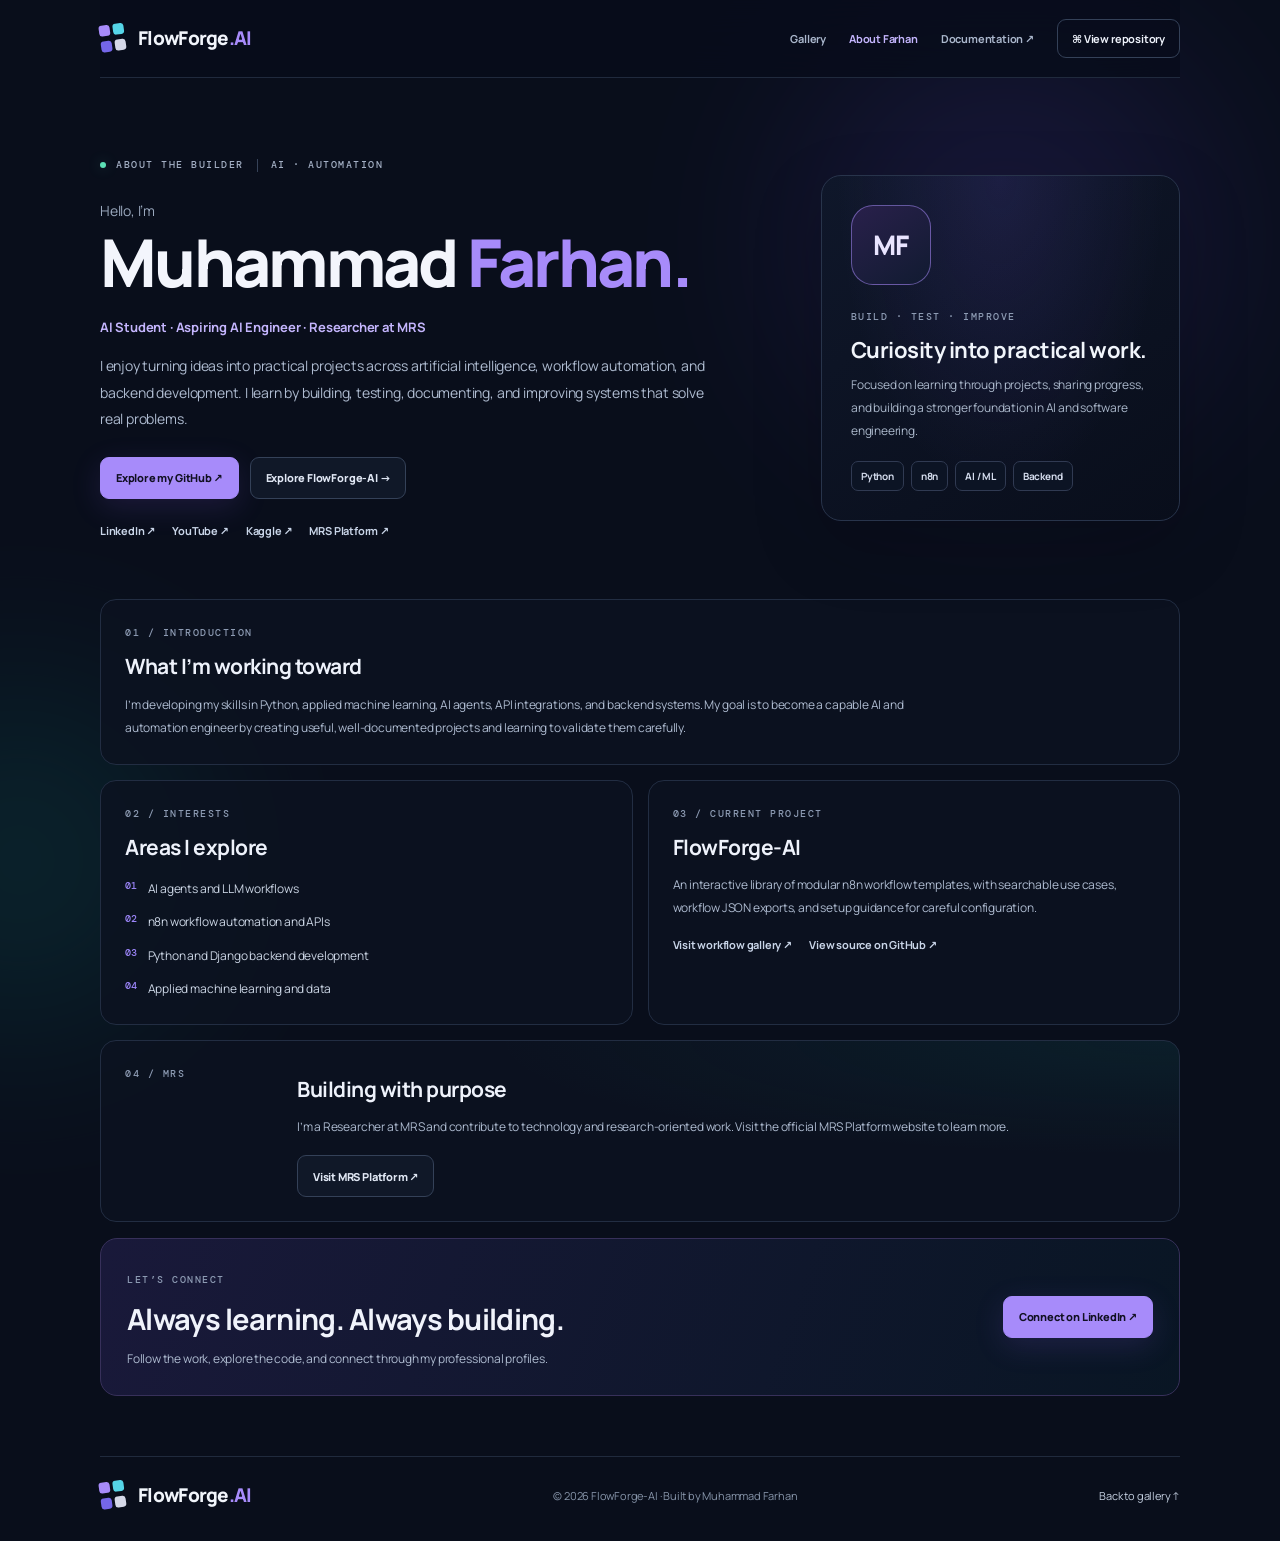
==== commit 0fec9d0f: "fix: correct MRS role across About page metadata and content" ====
--- a/site/about.html
+++ b/site/about.html
@@ -2,7 +2,7 @@
 <html lang="en">
 <head>
 <meta charset="utf-8"><meta name="viewport" content="width=device-width,initial-scale=1"><meta name="theme-color" content="#0b1020">
-<meta name="description" content="Meet Muhammad Farhan — AI student, workflow automation builder, and Co-Founder at MRS. Explore projects, interests, and professional links.">
+<meta name="description" content="Meet Muhammad Farhan — AI student, workflow automation builder, and Researcher at MRS. Explore projects, interests, and professional links.">
 <meta property="og:type" content="profile"><meta property="og:title" content="About Muhammad Farhan — FlowForge-AI"><meta property="og:description" content="AI, automation, Python, backend development, and practical project building."><meta name="color-scheme" content="dark">
 <link rel="icon" type="image/svg+xml" href="./favicon.svg"><link rel="preconnect" href="https://fonts.googleapis.com"><link rel="preconnect" href="https://fonts.gstatic.com" crossorigin>
 <link href="https://fonts.googleapis.com/css2?family=DM+Mono:wght@400;500&family=Manrope:wght@400;500;600;700;800&display=swap" rel="stylesheet"><link rel="stylesheet" href="./styles.css?v=20261025b"><title>About Muhammad Farhan — FlowForge-AI</title>
@@ -50,7 +50,7 @@
 <article class="about-panel about-wide"><div class="about-section-label">01 / INTRODUCTION</div><h2>What I’m working toward</h2><p>I’m developing my skills in Python, applied machine learning, AI agents, API integrations, and backend systems. My goal is to become a capable AI and automation engineer by creating useful, well-documented projects and learning to validate them carefully.</p></article>
 <article class="about-panel"><div class="about-section-label">02 / INTERESTS</div><h2>Areas I explore</h2><ul class="about-list"><li><span>01</span> AI agents and LLM workflows</li><li><span>02</span> n8n workflow automation and APIs</li><li><span>03</span> Python and Django backend development</li><li><span>04</span> Applied machine learning and data</li></ul></article>
 <article class="about-panel"><div class="about-section-label">03 / CURRENT PROJECT</div><h2>FlowForge-AI</h2><p>An interactive library of modular n8n workflow templates, with searchable use cases, workflow JSON exports, and setup guidance for careful configuration.</p><a class="text-link" href="./#gallery">Visit workflow gallery ↗</a><a class="text-link" href="https://github.com/Farhanillahiclass/FlowForge-AI" target="_blank" rel="noreferrer">View source on GitHub ↗</a></article>
-<article class="about-panel about-wide about-mrs-panel"><div class="about-section-label">04 / MRS</div><div><h2>Building with purpose</h2><p>I’m a Co-Founder at MRS and contribute to technology and research-oriented work. Visit the official MRS Platform website to learn more.</p><a class="button button-secondary" href="https://mrsplatform.tech/" target="_blank" rel="noreferrer">Visit MRS Platform ↗</a></div></article></section>
+<article class="about-panel about-wide about-mrs-panel"><div class="about-section-label">04 / MRS</div><div><h2>Building with purpose</h2><p>I’m a Researcher at MRS and contribute to technology and research-oriented work. Visit the official MRS Platform website to learn more.</p><a class="button button-secondary" href="https://mrsplatform.tech/" target="_blank" rel="noreferrer">Visit MRS Platform ↗</a></div></article></section>
 <section class="about-bottom-cta"><div><span class="about-section-label">LET’S CONNECT</span><h2>Always learning. Always building.</h2><p>Follow the work, explore the code, and connect through my professional profiles.</p></div><a class="button button-primary" href="https://www.linkedin.com/in/muhammadfarhanmrs/" target="_blank" rel="noreferrer">Connect on LinkedIn ↗</a></section>
 </main><footer class="about-footer"><a class="brand" href="./"><span class="brand-mark" aria-hidden="true"><span></span><span></span><span></span><span></span></span><span>FlowForge<span class="brand-accent">.AI</span></span></a><span>© 2026 FlowForge-AI · Built by Muhammad Farhan</span><a href="./#top">Back to gallery ↑</a></footer>
 </body></html>
